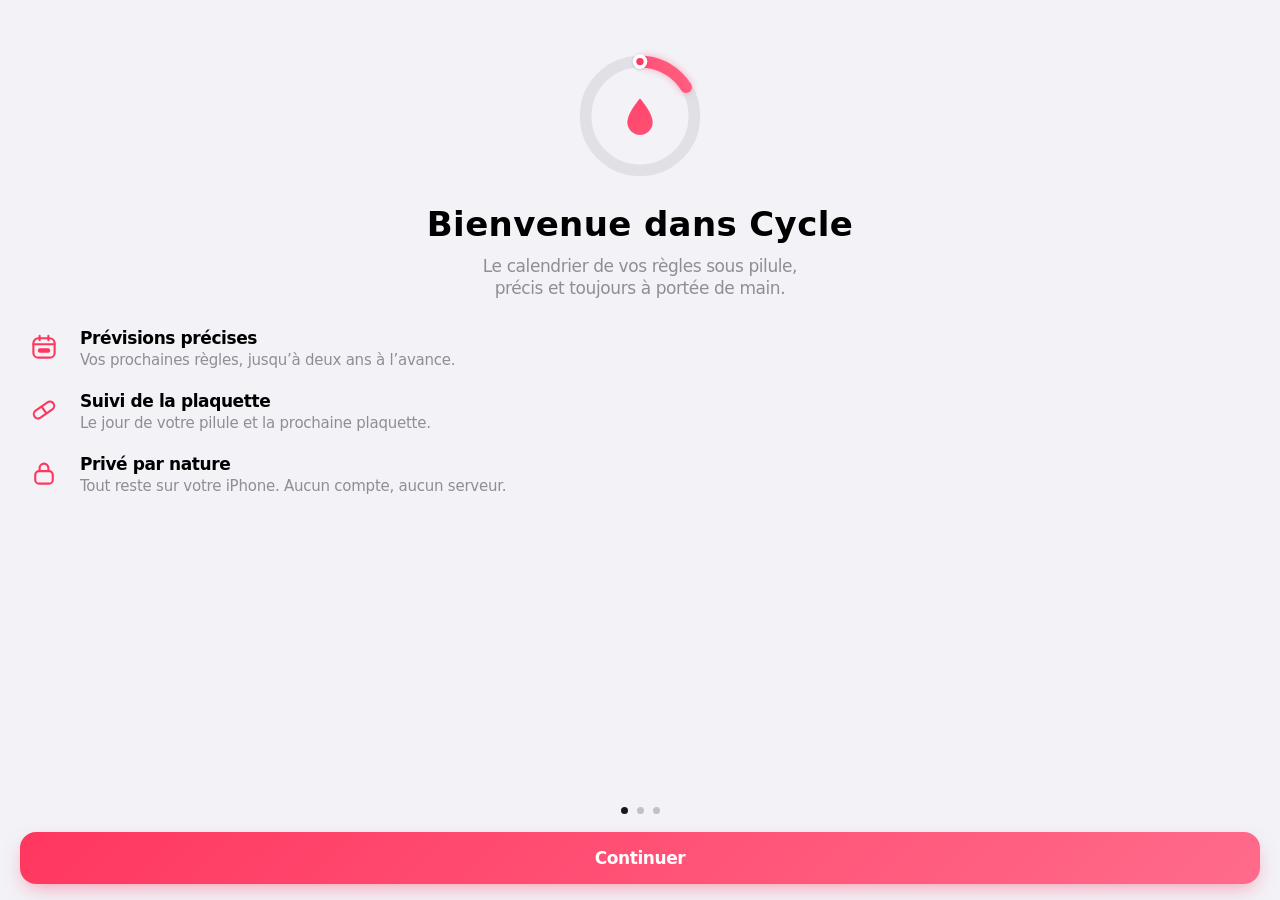
==== index.html @ 0a0b884e "Cycle : web app de suivi des règles sous pilule Co-Authored-By: Claude Opus 5.5 <noreply@anthropic.c" ====
<!doctype html>
<html lang="fr">
<head>
  <meta charset="utf-8">
  <meta name="viewport" content="width=device-width, initial-scale=1, maximum-scale=1, user-scalable=no, viewport-fit=cover">
  <title>Cycle</title>
  <meta name="description" content="Suivi des règles sous pilule, 100 % privé et hors connexion.">
  <meta name="theme-color" content="#F2F2F7" media="(prefers-color-scheme: light)">
  <meta name="theme-color" content="#000000" media="(prefers-color-scheme: dark)">
  <meta name="color-scheme" content="light dark">
  <meta name="format-detection" content="telephone=no">
  <meta name="apple-mobile-web-app-capable" content="yes">
  <meta name="mobile-web-app-capable" content="yes">
  <meta name="apple-mobile-web-app-status-bar-style" content="black-translucent">
  <meta name="apple-mobile-web-app-title" content="Cycle">
  <link rel="manifest" href="manifest.json">
  <link rel="icon" type="image/png" sizes="32x32" href="icons/favicon-32.png">
  <link rel="apple-touch-icon" href="icons/apple-touch-icon.png">
  <link rel="apple-touch-icon" sizes="180x180" href="icons/apple-touch-icon.png">
  <link rel="apple-touch-icon" sizes="167x167" href="icons/icon-167.png">
  <link rel="apple-touch-icon" sizes="152x152" href="icons/icon-152.png">
  <link rel="apple-touch-icon" sizes="120x120" href="icons/icon-120.png">
  <link rel="apple-touch-startup-image" media="(device-width: 375px) and (device-height: 667px) and (-webkit-device-pixel-ratio: 2) and (orientation: portrait) and (prefers-color-scheme: light)" href="icons/splash/splash-375x667-light.png">
  <link rel="apple-touch-startup-image" media="(device-width: 375px) and (device-height: 667px) and (-webkit-device-pixel-ratio: 2) and (orientation: portrait) and (prefers-color-scheme: dark)" href="icons/splash/splash-375x667-dark.png">
  <link rel="apple-touch-startup-image" media="(device-width: 375px) and (device-height: 812px) and (-webkit-device-pixel-ratio: 3) and (orientation: portrait) and (prefers-color-scheme: light)" href="icons/splash/splash-375x812-light.png">
  <link rel="apple-touch-startup-image" media="(device-width: 375px) and (device-height: 812px) and (-webkit-device-pixel-ratio: 3) and (orientation: portrait) and (prefers-color-scheme: dark)" href="icons/splash/splash-375x812-dark.png">
  <link rel="apple-touch-startup-image" media="(device-width: 414px) and (device-height: 896px) and (-webkit-device-pixel-ratio: 2) and (orientation: portrait) and (prefers-color-scheme: light)" href="icons/splash/splash-414x896-light.png">
  <link rel="apple-touch-startup-image" media="(device-width: 414px) and (device-height: 896px) and (-webkit-device-pixel-ratio: 2) and (orientation: portrait) and (prefers-color-scheme: dark)" href="icons/splash/splash-414x896-dark.png">
  <link rel="apple-touch-startup-image" media="(device-width: 390px) and (device-height: 844px) and (-webkit-device-pixel-ratio: 3) and (orientation: portrait) and (prefers-color-scheme: light)" href="icons/splash/splash-390x844-light.png">
  <link rel="apple-touch-startup-image" media="(device-width: 390px) and (device-height: 844px) and (-webkit-device-pixel-ratio: 3) and (orientation: portrait) and (prefers-color-scheme: dark)" href="icons/splash/splash-390x844-dark.png">
  <link rel="apple-touch-startup-image" media="(device-width: 393px) and (device-height: 852px) and (-webkit-device-pixel-ratio: 3) and (orientation: portrait) and (prefers-color-scheme: light)" href="icons/splash/splash-393x852-light.png">
  <link rel="apple-touch-startup-image" media="(device-width: 393px) and (device-height: 852px) and (-webkit-device-pixel-ratio: 3) and (orientation: portrait) and (prefers-color-scheme: dark)" href="icons/splash/splash-393x852-dark.png">
  <link rel="apple-touch-startup-image" media="(device-width: 402px) and (device-height: 874px) and (-webkit-device-pixel-ratio: 3) and (orientation: portrait) and (prefers-color-scheme: light)" href="icons/splash/splash-402x874-light.png">
  <link rel="apple-touch-startup-image" media="(device-width: 402px) and (device-height: 874px) and (-webkit-device-pixel-ratio: 3) and (orientation: portrait) and (prefers-color-scheme: dark)" href="icons/splash/splash-402x874-dark.png">
  <link rel="apple-touch-startup-image" media="(device-width: 430px) and (device-height: 932px) and (-webkit-device-pixel-ratio: 3) and (orientation: portrait) and (prefers-color-scheme: light)" href="icons/splash/splash-430x932-light.png">
  <link rel="apple-touch-startup-image" media="(device-width: 430px) and (device-height: 932px) and (-webkit-device-pixel-ratio: 3) and (orientation: portrait) and (prefers-color-scheme: dark)" href="icons/splash/splash-430x932-dark.png">
  <link rel="apple-touch-startup-image" media="(device-width: 440px) and (device-height: 956px) and (-webkit-device-pixel-ratio: 3) and (orientation: portrait) and (prefers-color-scheme: light)" href="icons/splash/splash-440x956-light.png">
  <link rel="apple-touch-startup-image" media="(device-width: 440px) and (device-height: 956px) and (-webkit-device-pixel-ratio: 3) and (orientation: portrait) and (prefers-color-scheme: dark)" href="icons/splash/splash-440x956-dark.png">
  <link rel="stylesheet" href="styles.css">
</head>
<body>
<div id="app">

  <!-- ═════════ Aujourd'hui ═════════ -->
  <section class="view is-active" id="view-today" data-view="today" aria-label="Aujourd’hui">
    <header class="navbar"><div class="navbar-title">Aujourd’hui</div></header>
    <div class="scroller">
      <div class="large-header reveal" style="--i:0">
        <p class="eyebrow" id="today-eyebrow"></p>
        <h1 class="large-title">Aujourd’hui</h1>
      </div>

      <div class="stack">
        <div class="card ring-card pressable reveal" style="--i:1" data-go="calendar" role="button" tabindex="0">
          <div class="ring-wrap">
            <svg class="ring" viewBox="0 0 280 280" aria-hidden="true">
              <defs>
                <linearGradient id="ring-grad" gradientUnits="userSpaceOnUse" x1="140" y1="0" x2="300" y2="300">
                  <stop offset="0" stop-color="#FF375F"/>
                  <stop offset="1" stop-color="#FF6B8B"/>
                </linearGradient>
                <filter id="knob" x="-50%" y="-50%" width="200%" height="200%">
                  <feDropShadow dx="0" dy="1" stdDeviation="2" flood-color="#000" flood-opacity="0.25"/>
                </filter>
                <filter id="ring-glow" x="-30%" y="-30%" width="160%" height="160%">
                  <feGaussianBlur stdDeviation="7"/>
                </filter>
              </defs>
              <g id="ring-ticks"></g>
              <circle class="ring-track" cx="140" cy="140" r="112"/>
              <g class="ring-rot">
                <circle class="ring-arc ring-halo" id="ring-halo" stroke="url(#ring-grad)" cx="140" cy="140" r="112" filter="url(#ring-glow)"/>
                <circle class="ring-arc" id="ring-arc" stroke="url(#ring-grad)" cx="140" cy="140" r="112"/>
              </g>
              <g class="ring-dot" id="ring-dot">
                <circle class="ring-dot-halo" cx="140" cy="28" r="15" filter="url(#knob)"/>
                <circle class="ring-dot-core" cx="140" cy="28" r="7.5"/>
              </g>
            </svg>
            <div class="ring-center">
              <div class="ring-day tnum" id="ring-day"></div>
              <div class="ring-sub" id="ring-sub"></div>
            </div>
          </div>
          <div class="ring-stats" id="ring-stats"></div>
        </div>

        <div class="card pressable reveal" style="--i:2" id="card-next" role="button" tabindex="0"></div>
        <div class="card pressable reveal" style="--i:3" id="card-pack" data-go="settings" role="button" tabindex="0"></div>
        <div class="card reveal" style="--i:4" id="card-week"></div>
      </div>
      <p class="fine-print reveal" style="--i:5">Prévisions calculées à partir de vos réglages. Cycle ne remplace pas l’avis d’un professionnel de santé.</p>
    </div>
  </section>

  <!-- ═════════ Calendrier ═════════ -->
  <section class="view" id="view-calendar" data-view="calendar" aria-label="Calendrier">
    <header class="navbar navbar-cal is-scrolled">
      <div class="navbar-row">
        <span class="navbar-side"></span>
        <div class="navbar-title">Calendrier</div>
        <span class="navbar-side navbar-side-end"><button class="bar-btn" id="cal-today">Aujourd’hui</button></span>
      </div>
      <div class="weekdays" aria-hidden="true"><span>L</span><span>M</span><span>M</span><span>J</span><span>V</span><span>S</span><span>D</span></div>
    </header>
    <div class="scroller cal-scroller" id="cal-scroller">
      <div class="cal-spacer" id="cal-spacer"></div>
      <div id="cal-months"></div>
    </div>
    <div class="legend" aria-hidden="true">
      <span class="legend-item"><i class="sw sw-p"></i>Prévues</span>
      <span class="legend-item"><i class="sw sw-c"></i>Confirmées</span>
    </div>
  </section>

  <!-- ═════════ Réglages ═════════ -->
  <section class="view" id="view-settings" data-view="settings" aria-label="Réglages">
    <header class="navbar"><div class="navbar-title">Réglages</div></header>
    <div class="scroller">
      <div class="large-header">
        <h1 class="large-title">Réglages</h1>
      </div>

      <h2 class="group-header">Cycle</h2>
      <div class="group">
        <button class="row row-link" id="row-last">
          <span class="row-icon"><svg viewBox="0 0 20 20"><rect x="3" y="4.25" width="14" height="12.5" rx="3" fill="none" stroke="currentColor" stroke-width="1.6"/><path d="M3 8.25h14M7 2.75v3M13 2.75v3" stroke="currentColor" stroke-width="1.6" stroke-linecap="round"/></svg></span>
          <span class="row-text"><span class="row-title">Dernières règles</span><span class="row-sub">Date du premier jour</span></span>
          <span class="row-value tnum" id="val-last"></span>
          <svg class="chev" viewBox="0 0 8 14"><path d="M1.5 1.5 6.5 7l-5 5.5" fill="none" stroke="currentColor" stroke-width="2" stroke-linecap="round" stroke-linejoin="round"/></svg>
        </button>
        <div class="row" id="row-period">
          <span class="row-icon"><svg viewBox="0 0 20 20"><path d="M10 3.2S5.4 8.4 5.4 11.9a4.6 4.6 0 0 0 9.2 0C14.6 8.4 10 3.2 10 3.2Z" fill="currentColor"/></svg></span>
          <span class="row-text"><span class="row-title">Durée des règles</span><span class="row-sub tnum" data-show="periodLength"></span></span>
          <div class="stepper" data-key="periodLength">
            <button data-step="-1" aria-label="Diminuer"><svg viewBox="0 0 14 14"><path d="M2 7h10" stroke="currentColor" stroke-width="2" stroke-linecap="round"/></svg></button>
            <i></i>
            <button data-step="1" aria-label="Augmenter"><svg viewBox="0 0 14 14"><path d="M2 7h10M7 2v10" stroke="currentColor" stroke-width="2" stroke-linecap="round"/></svg></button>
          </div>
        </div>
        <div class="row">
          <span class="row-icon"><svg viewBox="0 0 20 20"><path d="M15.6 7.4A6.2 6.2 0 1 0 16.2 11" fill="none" stroke="currentColor" stroke-width="1.7" stroke-linecap="round"/><path d="M16.3 3.6v4.1h-4.1" fill="none" stroke="currentColor" stroke-width="1.7" stroke-linecap="round" stroke-linejoin="round"/></svg></span>
          <span class="row-text"><span class="row-title" id="cycle-label">Durée du cycle</span><span class="row-sub tnum" data-show="cycleLength"></span></span>
          <div class="stepper" data-key="cycleLength">
            <button data-step="-1" aria-label="Diminuer"><svg viewBox="0 0 14 14"><path d="M2 7h10" stroke="currentColor" stroke-width="2" stroke-linecap="round"/></svg></button>
            <i></i>
            <button data-step="1" aria-label="Augmenter"><svg viewBox="0 0 14 14"><path d="M2 7h10M7 2v10" stroke="currentColor" stroke-width="2" stroke-linecap="round"/></svg></button>
          </div>
        </div>
      </div>

      <h2 class="group-header">Type de pilule</h2>
      <div class="group group-pad">
        <div class="segmented" data-key="pill" role="radiogroup" aria-label="Type de pilule">
          <span class="seg-thumb"></span>
          <button data-v="21-7" role="radio">21+7</button>
          <button data-v="24-4" role="radio">24+4</button>
          <button data-v="continu" role="radio">Continu</button>
        </div>
      </div>
      <p class="group-footer" data-pill-help></p>

      <div class="group group-spaced">
        <button class="row row-destructive" id="row-reset">Réinitialiser</button>
      </div>
      <p class="group-footer">Efface vos réglages et les jours marqués.</p>

      <div class="privacy">
        <svg viewBox="0 0 24 24" aria-hidden="true"><rect x="5" y="10.5" width="14" height="10" rx="3" fill="none" stroke="currentColor" stroke-width="1.6"/><path d="M8.5 10.5V8a3.5 3.5 0 0 1 7 0v2.5" fill="none" stroke="currentColor" stroke-width="1.6"/></svg>
        <p><strong>Vos données restent sur cet iPhone.</strong><br>Aucun compte, aucun serveur, aucun suivi.</p>
        <p class="version">Cycle 1.0</p>
      </div>
    </div>
  </section>

  <!-- ═════════ Barre d'onglets ═════════ -->
  <nav class="tabbar" role="tablist">
    <button class="tab is-active" data-tab="today" role="tab" aria-selected="true">
      <svg viewBox="0 0 28 28" aria-hidden="true"><circle cx="14" cy="14" r="10" fill="none" stroke="currentColor" stroke-width="1.7" opacity=".35"/><path d="M14 4a10 10 0 0 1 8.66 5" fill="none" stroke="currentColor" stroke-width="3" stroke-linecap="round"/><path d="M14 9.4s-3.3 3.7-3.3 6.2a3.3 3.3 0 0 0 6.6 0c0-2.5-3.3-6.2-3.3-6.2Z" fill="currentColor"/></svg>
      <span>Aujourd’hui</span>
    </button>
    <button class="tab" data-tab="calendar" role="tab" aria-selected="false">
      <svg viewBox="0 0 28 28" aria-hidden="true"><rect x="4.5" y="5.5" width="19" height="18" rx="4.5" fill="none" stroke="currentColor" stroke-width="1.7"/><path d="M4.5 10.75h19M9.5 3.5v4M18.5 3.5v4" fill="none" stroke="currentColor" stroke-width="1.7" stroke-linecap="round"/><circle cx="9.75" cy="15" r="1.2" fill="currentColor"/><circle cx="14" cy="15" r="1.2" fill="currentColor"/><circle cx="18.25" cy="15" r="1.2" fill="currentColor"/><circle cx="9.75" cy="19.25" r="1.2" fill="currentColor"/><circle cx="14" cy="19.25" r="1.2" fill="currentColor"/></svg>
      <span>Calendrier</span>
    </button>
    <button class="tab" data-tab="settings" role="tab" aria-selected="false">
      <svg viewBox="0 0 28 28" aria-hidden="true"><g fill="none" stroke="currentColor" stroke-width="1.7" stroke-linecap="round"><path d="M4 8h11.2M20.8 8H24M4 14h3.2M12.8 14H24M4 20h9.2M18.8 20H24"/><circle cx="18" cy="8" r="2.8"/><circle cx="10" cy="14" r="2.8"/><circle cx="16" cy="20" r="2.8"/></g></svg>
      <span>Réglages</span>
    </button>
  </nav>
</div>

<!-- ═════════ Onboarding ═════════ -->
<div id="onboarding" hidden>
  <div class="ob-top">
    <button class="bar-btn ob-back" id="ob-back" aria-label="Retour">
      <svg viewBox="0 0 12 20" aria-hidden="true"><path d="M10 2 2 10l8 8" fill="none" stroke="currentColor" stroke-width="2.4" stroke-linecap="round" stroke-linejoin="round"/></svg>Retour
    </button>
  </div>
  <div class="ob-viewport">
    <div class="ob-track" id="ob-track">
      <section class="ob-page">
        <div class="ob-hero">
          <svg class="ob-ring" viewBox="0 0 280 280" aria-hidden="true">
            <defs>
              <linearGradient id="ob-grad" gradientUnits="userSpaceOnUse" x1="140" y1="0" x2="300" y2="300">
                <stop offset="0" stop-color="#FF375F"/><stop offset="1" stop-color="#FF6B8B"/>
              </linearGradient>
              <filter id="ob-glow" x="-30%" y="-30%" width="160%" height="160%"><feGaussianBlur stdDeviation="8"/></filter>
            </defs>
            <circle class="ring-track" cx="140" cy="140" r="112"/>
            <g class="ring-rot">
              <circle class="ob-arc ob-halo" stroke="url(#ob-grad)" cx="140" cy="140" r="112" filter="url(#ob-glow)"/>
              <circle class="ob-arc" stroke="url(#ob-grad)" cx="140" cy="140" r="112"/>
            </g>
            <g class="ob-orbit">
              <circle class="ring-dot-halo" cx="140" cy="28" r="15" filter="url(#knob)"/>
              <circle class="ring-dot-core" cx="140" cy="28" r="7.5"/>
            </g>
            <path class="ob-drop" fill="url(#ob-grad)" d="M140 104s-26 29-26 49a26 26 0 0 0 52 0c0-20-26-49-26-49Z"/>
          </svg>
        </div>
        <h1 class="ob-title">Bienvenue dans Cycle</h1>
        <p class="ob-lead">Le calendrier de vos règles sous pilule, précis et toujours à portée de main.</p>
        <ul class="features">
          <li><span class="f-icon"><svg viewBox="0 0 24 24"><rect x="3.5" y="5" width="17" height="15.5" rx="4" fill="none" stroke="currentColor" stroke-width="1.7"/><path d="M3.5 9.75h17M8.5 3v3.5M15.5 3v3.5" stroke="currentColor" stroke-width="1.7" stroke-linecap="round"/><rect x="7" y="13" width="10" height="3.5" rx="1.75" fill="currentColor"/></svg></span><span><strong>Prévisions précises</strong>Vos prochaines règles, jusqu’à deux ans à l’avance.</span></li>
          <li><span class="f-icon"><svg viewBox="0 0 24 24"><rect x="2.8" y="8.6" width="18.4" height="6.8" rx="3.4" transform="rotate(-35 12 12)" fill="none" stroke="currentColor" stroke-width="1.7"/><path d="M12 8.6v6.8" transform="rotate(-35 12 12)" stroke="currentColor" stroke-width="1.7"/></svg></span><span><strong>Suivi de la plaquette</strong>Le jour de votre pilule et la prochaine plaquette.</span></li>
          <li><span class="f-icon"><svg viewBox="0 0 24 24"><rect x="5" y="10.5" width="14" height="10" rx="3" fill="none" stroke="currentColor" stroke-width="1.7"/><path d="M8.5 10.5V8a3.5 3.5 0 0 1 7 0v2.5" fill="none" stroke="currentColor" stroke-width="1.7"/></svg></span><span><strong>Privé par nature</strong>Tout reste sur votre iPhone. Aucun compte, aucun serveur.</span></li>
        </ul>
      </section>

      <section class="ob-page">
        <h1 class="ob-title ob-title-left">Dernières règles</h1>
        <p class="ob-lead ob-lead-left">Quel jour ont commencé vos dernières règles&nbsp;?</p>
        <div class="card picker-card" id="ob-picker"></div>
      </section>

      <section class="ob-page">
        <h1 class="ob-title ob-title-left">Votre pilule</h1>
        <p class="ob-lead ob-lead-left">Ces réglages permettent de prévoir précisément vos prochaines règles.</p>
        <div class="group">
          <div class="row">
            <span class="row-icon"><svg viewBox="0 0 20 20"><path d="M10 3.2S5.4 8.4 5.4 11.9a4.6 4.6 0 0 0 9.2 0C14.6 8.4 10 3.2 10 3.2Z" fill="currentColor"/></svg></span>
            <span class="row-text"><span class="row-title">Durée des règles</span><span class="row-sub tnum" data-show="periodLength"></span></span>
            <div class="stepper" data-key="periodLength">
              <button data-step="-1" aria-label="Diminuer"><svg viewBox="0 0 14 14"><path d="M2 7h10" stroke="currentColor" stroke-width="2" stroke-linecap="round"/></svg></button>
              <i></i>
              <button data-step="1" aria-label="Augmenter"><svg viewBox="0 0 14 14"><path d="M2 7h10M7 2v10" stroke="currentColor" stroke-width="2" stroke-linecap="round"/></svg></button>
            </div>
          </div>
        </div>
        <h2 class="group-header">Type de pilule</h2>
        <div class="group group-pad">
          <div class="segmented" data-key="pill" role="radiogroup" aria-label="Type de pilule">
            <span class="seg-thumb"></span>
            <button data-v="21-7" role="radio">21+7</button>
            <button data-v="24-4" role="radio">24+4</button>
            <button data-v="continu" role="radio">Continu</button>
          </div>
        </div>
        <p class="group-footer" data-pill-help></p>
      </section>
    </div>
  </div>
  <div class="ob-bottom">
    <div class="dots" id="ob-dots"><i class="is-active"></i><i></i><i></i></div>
    <button class="btn btn-primary" id="ob-next">Continuer</button>
  </div>
</div>

<script src="app.js"></script>
</body>
</html>
---- styles.css ----
/* ═════════════════════════════════════════════════════════════
   Cycle — système de design (iOS 18, app Santé)
   ═════════════════════════════════════════════════════════════ */

:root {
  color-scheme: light dark;

  --sat: env(safe-area-inset-top, 0px);
  --sab: env(safe-area-inset-bottom, 0px);
  --sal: env(safe-area-inset-left, 0px);
  --sar: env(safe-area-inset-right, 0px);

  --bg: #F2F2F7;
  --card: #FFFFFF;
  --sheet: #FFFFFF;
  --sheet-card: #F2F2F7;
  --label: #000000;
  --label-2: #8E8E93;
  --label-3: rgba(60, 60, 67, 0.3);
  --sep: rgba(60, 60, 67, 0.2);
  --fill: rgba(118, 118, 128, 0.12);
  --fill-strong: rgba(118, 118, 128, 0.2);
  --seg-thumb: #FFFFFF;

  --accent: #FF375F;
  --accent-2: #FF6B8B;
  --accent-ink: #E0144A;
  --accent-soft: rgba(255, 55, 95, 0.25);
  --accent-wash: rgba(255, 55, 95, 0.12);
  --band-p: #FFCDD7;           /* accent à 25 % sur carte blanche, opaque pour des jointures nettes */
  --grad: linear-gradient(135deg, #FF375F 0%, #FF6B8B 100%);
  --red: #FF3B30;
  --red-wash: rgba(255, 59, 48, 0.12);

  --bar-bg: rgba(249, 249, 249, 0.78);
  --bar-plain: rgba(242, 242, 247, 0.82);
  --bar-dense: rgba(249, 249, 249, 0.92);
  --tab-off: #999999;
  --track: rgba(118, 118, 128, 0.14);

  --shadow: 0 0.5px 1.5px rgba(0, 0, 0, 0.04), 0 4px 18px rgba(0, 0, 0, 0.045);
  --btn-shadow: 0 8px 20px -6px rgba(255, 55, 95, 0.5);

  --spring: cubic-bezier(0.32, 0.72, 0, 1);
  --font: -apple-system, "SF Pro Text", "SF Pro Display", system-ui, sans-serif;
  --font-round: ui-rounded, -apple-system, "SF Pro Rounded", "SF Pro Display", system-ui, sans-serif;
}

@media (prefers-color-scheme: dark) {
  :root {
    --bg: #000000;
    --card: #1C1C1E;
    --sheet: #1C1C1E;
    --sheet-card: #2C2C2E;
    --label: #FFFFFF;
    --label-2: #8E8E93;
    --label-3: rgba(235, 235, 245, 0.3);
    --sep: rgba(84, 84, 88, 0.6);
    --fill: rgba(118, 118, 128, 0.24);
    --fill-strong: rgba(118, 118, 128, 0.32);
    --seg-thumb: #636366;

    --accent-ink: #FF7A96;
    --accent-wash: rgba(255, 55, 95, 0.18);
    --band-p: #5E2431;           /* accent à ~30 % sur #1C1C1E */
    --red: #FF453A;
    --red-wash: rgba(255, 69, 58, 0.18);

    --bar-bg: rgba(22, 22, 23, 0.72);
    --bar-plain: rgba(0, 0, 0, 0.78);
    --bar-dense: rgba(22, 22, 23, 0.9);
    --tab-off: #8E8E93;
    --track: rgba(118, 118, 128, 0.24);

    --shadow: none;
    --btn-shadow: none;
  }
}

/* ───────── Base ───────── */

*, *::before, *::after { box-sizing: border-box; }

html, body {
  margin: 0;
  height: 100%;
  overflow: hidden;
  background: var(--bg);
  overscroll-behavior: none;
}

body {
  font-family: var(--font);
  font-size: 17px;
  line-height: 22px;
  letter-spacing: -0.41px;
  color: var(--label);
  -webkit-font-smoothing: antialiased;
  -moz-osx-font-smoothing: grayscale;
  -webkit-text-size-adjust: 100%;
  text-size-adjust: 100%;
  -webkit-tap-highlight-color: transparent;
  -webkit-user-select: none;
  user-select: none;
  -webkit-touch-callout: none;
  touch-action: manipulation;
  text-rendering: optimizeLegibility;
}

h1, h2, h3, p, ul { margin: 0; padding: 0; }
ul { list-style: none; }

button {
  font: inherit;
  letter-spacing: inherit;
  color: inherit;
  background: none;
  border: 0;
  margin: 0;
  padding: 0;
  -webkit-appearance: none;
  appearance: none;
  cursor: pointer;
  touch-action: manipulation;
}
button:disabled { cursor: default; }
button:focus { outline: none; }
button:focus-visible, [role="button"]:focus-visible { outline: 2px solid var(--accent); outline-offset: 2px; }
[role="button"]:focus { outline: none; }

svg { display: block; overflow: visible; }

.tnum { font-variant-numeric: tabular-nums; }

/* ───────── Structure ───────── */

#app {
  position: fixed;
  inset: 0;
  overflow: hidden;
}

.view {
  position: absolute;
  inset: 0;
  opacity: 0;
  visibility: hidden;
  transform: scale(0.985);
  transition: opacity 280ms var(--spring), transform 420ms var(--spring), visibility 0s linear 420ms;
  will-change: opacity, transform;
}
.view.is-active {
  opacity: 1;
  visibility: visible;
  transform: none;
  transition: opacity 320ms var(--spring), transform 420ms var(--spring), visibility 0s;
}

.scroller {
  position: absolute;
  inset: 0;
  overflow-x: hidden;
  overflow-y: auto;
  -webkit-overflow-scrolling: touch;
  overscroll-behavior-y: contain;
  padding:
    calc(var(--sat) + 44px)
    calc(16px + var(--sar))
    calc(var(--sab) + 49px + 32px)
    calc(16px + var(--sal));
}
.scroller, .ob-page { scrollbar-width: none; }
.scroller::-webkit-scrollbar, .ob-page::-webkit-scrollbar { display: none; }

/* ───────── Barre de navigation (verre dépoli) ───────── */

.navbar {
  position: absolute;
  top: 0; left: 0; right: 0;
  z-index: 10;
  padding-top: var(--sat);
  height: calc(var(--sat) + 44px);
  display: flex;
  align-items: center;
  justify-content: center;
  pointer-events: none;
}
.navbar::before {
  content: "";
  position: absolute;
  inset: 0;
  background: var(--bar-bg);
  -webkit-backdrop-filter: blur(20px) saturate(180%);
  backdrop-filter: blur(20px) saturate(180%);
  box-shadow: 0 0.5px 0 var(--sep);
  opacity: 0;
  transition: opacity 240ms ease;
}
.navbar.is-scrolled::before { opacity: 1; }

.navbar-title {
  position: relative;
  font-size: 17px;
  line-height: 22px;
  font-weight: 600;
  letter-spacing: -0.41px;
  opacity: 0;
  transform: translateY(6px);
  transition: opacity 220ms ease, transform 360ms var(--spring);
}
.navbar.is-scrolled .navbar-title { opacity: 1; transform: none; }

.navbar-cal::before { background: var(--bar-dense); }
.navbar-cal {
  height: auto;
  display: block;
  pointer-events: auto;
}
.navbar-row {
  position: relative;
  height: 44px;
  display: grid;
  grid-template-columns: 1fr auto 1fr;
  align-items: center;
  padding: 0 calc(8px + var(--sar)) 0 calc(8px + var(--sal));
}
.navbar-side { display: flex; }
.navbar-side-end { justify-content: flex-end; }

.bar-btn {
  position: relative;
  display: inline-flex;
  align-items: center;
  gap: 4px;
  height: 44px;
  padding: 0 8px;
  color: var(--accent);
  font-size: 17px;
  letter-spacing: -0.41px;
  transition: opacity 200ms ease;
}
.bar-btn:active { opacity: 0.4; transition-duration: 0s; }

.weekdays {
  position: relative;
  display: grid;
  grid-template-columns: repeat(7, 1fr);
  padding: 0 calc(24px + var(--sar)) 6px calc(24px + var(--sal));
  font-size: 11px;
  line-height: 16px;
  font-weight: 600;
  letter-spacing: 0.06px;
  color: var(--label-2);
  text-align: center;
}

/* ───────── En-tête « Large Title » ───────── */

.large-header { padding: 6px 4px 14px; }
.eyebrow {
  font-size: 13px;
  line-height: 18px;
  font-weight: 600;
  letter-spacing: -0.08px;
  color: var(--label-2);
  text-transform: uppercase;
}
.large-title {
  font-size: 34px;
  line-height: 41px;
  font-weight: 700;
  letter-spacing: 0.37px;
  transform-origin: 0 50%;
  will-change: transform;
}

/* ───────── Cartes ───────── */

.stack { display: grid; gap: 16px; }

.card {
  position: relative;
  background: var(--card);
  border-radius: 20px;
  box-shadow: var(--shadow);
  padding: 16px;
}

.pressable {
  transition: transform 420ms var(--spring);
  -webkit-tap-highlight-color: transparent;
}
.pressable:active {
  transform: scale(0.97);
  transition-duration: 160ms;
}

.card-head {
  display: flex;
  align-items: center;
  gap: 6px;
  min-height: 20px;
  font-size: 15px;
  line-height: 20px;
  font-weight: 600;
  letter-spacing: -0.24px;
  color: var(--accent);
}
.card-head svg { width: 18px; height: 18px; flex: none; }
.card-head .chev { margin-left: auto; }

.chev {
  width: 8px;
  height: 14px;
  flex: none;
  color: var(--label-3);
}

.title-2 {
  font-size: 28px;
  line-height: 34px;
  font-weight: 700;
  letter-spacing: 0.36px;
}

.footnote {
  font-size: 13px;
  line-height: 18px;
  letter-spacing: -0.08px;
  color: var(--label-2);
}

.fine-print {
  margin: 24px 16px 0;
  font-size: 12px;
  line-height: 16px;
  letter-spacing: 0;
  color: var(--label-2);
  text-align: center;
}

/* Apparition en cascade */
.intro .reveal {
  animation: rise 560ms var(--spring) both;
  animation-delay: calc(var(--i, 0) * 40ms);
}
@keyframes rise {
  from { opacity: 0; transform: translateY(18px) scale(0.98); }
  to { opacity: 1; transform: none; }
}

/* ───────── Anneau du cycle ───────── */

.ring-card {
  display: flex;
  flex-direction: column;
  align-items: center;
  padding: 24px 16px 16px;
}
.ring-wrap {
  position: relative;
  width: 248px;
  height: 248px;
}
.ring { width: 100%; height: 100%; }

.ring-track { fill: none; stroke: var(--track); stroke-width: 24; }
.ring-tick { fill: var(--label-3); }

.ring-rot {
  transform: rotate(-90deg);
  transform-origin: 140px 140px;
}
.ring-arc {
  fill: none;
  stroke-width: 24;
  stroke-linecap: round;
  transition: stroke-dashoffset 1100ms var(--spring), stroke-dasharray 600ms var(--spring), opacity 300ms ease;
}
.ring-halo { opacity: 0.45; }
@media (prefers-color-scheme: dark) { .ring-halo { opacity: 0.6; } }

.ring-dot {
  transform-origin: 140px 140px;
  transition: transform 1100ms var(--spring), opacity 300ms ease;
}
.ring-dot-halo { fill: #FFFFFF; }
.ring-dot-core { fill: var(--accent); }

.ring-center {
  position: absolute;
  inset: 0;
  display: flex;
  flex-direction: column;
  align-items: center;
  justify-content: center;
  text-align: center;
  pointer-events: none;
}
.ring-day {
  font-family: var(--font-round);
  font-size: 40px;
  line-height: 44px;
  font-weight: 700;
  letter-spacing: 0;
}
.ring-day small {
  font-size: 0.62em;
  font-weight: 600;
  margin-right: 0.2em;
}
.ring-sub {
  margin-top: 4px;
  font-size: 15px;
  line-height: 20px;
  letter-spacing: -0.24px;
  color: var(--label-2);
}
.ring-chip {
  display: inline-block;
  margin-top: 10px;
  padding: 3px 10px;
  border-radius: 999px;
  background: var(--accent-wash);
  color: var(--accent-ink);
  font-size: 13px;
  line-height: 18px;
  font-weight: 600;
  letter-spacing: -0.08px;
}

.ring-stats {
  align-self: stretch;
  display: grid;
  grid-template-columns: repeat(3, 1fr);
  margin-top: 20px;
  padding-top: 14px;
  border-top: 0.5px solid var(--sep);
}
.ring-stats > div {
  text-align: center;
  position: relative;
}
.ring-stats > div + div::before {
  content: "";
  position: absolute;
  left: 0; top: 4px; bottom: 4px;
  width: 0.5px;
  background: var(--sep);
}
.stat-value {
  display: block;
  font-size: 17px;
  line-height: 22px;
  font-weight: 600;
  font-variant-numeric: tabular-nums;
}
.stat-label {
  display: block;
  font-size: 12px;
  line-height: 16px;
  letter-spacing: 0;
  color: var(--label-2);
}

/* ───────── Carte « Prochaines règles » ───────── */

.next-date {
  margin-top: 10px;
  text-wrap: balance;
}
.next-meta {
  display: flex;
  align-items: center;
  flex-wrap: wrap;
  gap: 8px 10px;
  margin-top: 10px;
}
.pill {
  display: inline-flex;
  align-items: center;
  height: 28px;
  padding: 0 12px;
  border-radius: 999px;
  background: var(--accent-wash);
  color: var(--accent-ink);
  font-size: 15px;
  line-height: 20px;
  font-weight: 600;
  letter-spacing: -0.24px;
  font-variant-numeric: tabular-nums;
}

.progress {
  position: relative;
  height: 8px;
  margin-top: 14px;
  border-radius: 4px;
  background: var(--track);
  overflow: hidden;
  isolation: isolate;
}
.progress > i {
  position: absolute;
  inset: 0;
  border-radius: 4px;
  background: var(--grad);
  transform: translateX(-100%);
  transition: transform 900ms var(--spring);
}
.progress-ticks {
  display: grid;
  margin-top: 6px;
  font-size: 11px;
  line-height: 13px;
  letter-spacing: 0.07px;
  color: var(--label-2);
  font-variant-numeric: tabular-nums;
}
.progress-ticks span { text-align: center; }
.progress-ticks span.is-on { color: var(--accent-ink); font-weight: 600; }

.calm {
  display: flex;
  gap: 12px;
  align-items: flex-start;
  margin-top: 10px;
}
.calm p { font-size: 15px; line-height: 20px; letter-spacing: -0.24px; color: var(--label-2); }
.calm strong { display: block; color: var(--label); font-size: 17px; line-height: 22px; letter-spacing: -0.41px; font-weight: 600; margin-bottom: 2px; }

/* ───────── Carte « Plaquette » ───────── */

.pack-body {
  display: flex;
  align-items: center;
  justify-content: space-between;
  gap: 12px;
  margin-top: 10px;
}
.pack-main { min-width: 0; }
.pack-main .title-2 small {
  font-size: 17px;
  font-weight: 600;
  letter-spacing: -0.41px;
  color: var(--label-2);
}
.pack-state {
  margin-top: 2px;
  font-size: 15px;
  line-height: 20px;
  letter-spacing: -0.24px;
  color: var(--label-2);
}
.blister {
  display: grid;
  grid-template-columns: repeat(7, 10px);
  gap: 5px;
  padding: 10px;
  border-radius: 14px;
  background: var(--fill);
  flex: none;
}
.blister i {
  width: 10px;
  height: 10px;
  border-radius: 50%;
  background: var(--fill-strong);
}
.blister i.taken { background: var(--accent-soft); }
.blister i.now { background: var(--accent); box-shadow: 0 0 0 2.5px var(--accent-wash); }
.blister i.pause { background: transparent; box-shadow: inset 0 0 0 1.5px var(--label-3); }
.blister i.pause.taken { box-shadow: inset 0 0 0 1.5px var(--accent-soft); }
.blister i.pause.now { background: transparent; box-shadow: inset 0 0 0 2px var(--accent), 0 0 0 2.5px var(--accent-wash); }

.pack-next {
  display: flex;
  align-items: baseline;
  justify-content: space-between;
  gap: 12px;
  margin-top: 14px;
  padding-top: 12px;
  border-top: 0.5px solid var(--sep);
  font-size: 15px;
  line-height: 20px;
  letter-spacing: -0.24px;
}
.pack-next span:first-child { color: var(--label-2); white-space: nowrap; }
.pack-next span:last-child { font-weight: 600; text-align: right; }

/* ───────── Mini frise 7 jours ───────── */

.week {
  display: grid;
  grid-template-columns: repeat(7, 1fr);
  margin: 10px -6px -4px;
}
.wday {
  display: flex;
  flex-direction: column;
  align-items: center;
  gap: 4px;
  padding: 2px 0 6px;
  min-height: 44px;
  border-radius: 14px;
  transition: transform 420ms var(--spring), background-color 200ms ease;
}
.wday:active { transform: scale(0.92); transition-duration: 140ms; }
.wday-name {
  font-size: 12px;
  line-height: 16px;
  font-weight: 600;
  letter-spacing: 0;
  color: var(--label-2);
}
.wday-num {
  width: 34px;
  height: 34px;
  display: grid;
  place-items: center;
  border-radius: 50%;
  font-size: 17px;
  font-weight: 600;
  font-variant-numeric: tabular-nums;
}
.wday.is-today .wday-name { color: var(--accent); }
.wday.is-today .wday-num { background: var(--accent); color: #FFFFFF; }
.wday-dot {
  width: 8px;
  height: 8px;
  border-radius: 50%;
}
.wday-dot.p { background: var(--accent-soft); }
.wday-dot.c { background: var(--accent); }

/* ───────── Calendrier ───────── */

.cal-scroller {
  padding-top: 0;
  padding-bottom: calc(var(--sab) + 49px + 76px);
}
.cal-spacer { height: calc(var(--sat) + 44px + 22px); }
.month { position: relative; }
.month + .month { margin-top: 4px; }
.month-title {
  position: -webkit-sticky;
  position: sticky;
  top: calc(var(--sat) + 44px + 22px);
  z-index: 2;
  display: flex;
  align-items: baseline;
  gap: 8px;
  margin: 0 calc(-16px - var(--sar)) 0 calc(-16px - var(--sal));
  padding: 14px calc(20px + var(--sar)) 10px calc(20px + var(--sal));
  background: var(--bar-plain);
  -webkit-backdrop-filter: blur(20px) saturate(180%);
  backdrop-filter: blur(20px) saturate(180%);
  font-size: 22px;
  line-height: 28px;
  font-weight: 700;
  letter-spacing: 0.35px;
}
.month-title.is-current .month-name { color: var(--accent); }
.month-year {
  font-size: 17px;
  line-height: 22px;
  font-weight: 600;
  letter-spacing: -0.41px;
  color: var(--label-2);
  font-variant-numeric: tabular-nums;
}
.month-card { padding: 6px 8px; }
.month-grid {
  display: grid;
  grid-template-columns: repeat(7, minmax(0, 1fr));
}
.day {
  position: relative;
  height: 46px;
  display: flex;
  align-items: center;
  justify-content: center;
  font-size: 17px;
  line-height: 22px;
  font-variant-numeric: tabular-nums;
}
.day.is-empty { pointer-events: none; }
.band {
  position: absolute;
  top: 5px;
  bottom: 5px;
  left: -0.5px;
  right: -0.5px;
  background: var(--band-p);
}
.band.c { background: var(--accent); }
.band.s { left: 3px; border-top-left-radius: 18px; border-bottom-left-radius: 18px; }
.band.e { right: 3px; border-top-right-radius: 18px; border-bottom-right-radius: 18px; }
.num {
  position: relative;
  z-index: 1;
  width: 36px;
  height: 36px;
  display: grid;
  place-items: center;
  border-radius: 50%;
  transition: transform 380ms var(--spring);
}
.day:active .num { transform: scale(0.86); transition-duration: 120ms; }
.day.has-p .num { color: var(--accent-ink); font-weight: 600; }
.day.has-c .num { color: #FFFFFF; font-weight: 600; }
.day.is-today .num {
  background: var(--accent);
  color: #FFFFFF;
  font-weight: 700;
}
.day.is-today.has-p .num,
.day.is-today.has-c .num { box-shadow: 0 0 0 2px var(--card); }
.day.flash .num { animation: flash 700ms var(--spring); }
@keyframes flash {
  0% { transform: scale(1); }
  35% { transform: scale(1.18); }
  100% { transform: scale(1); }
}

.legend {
  position: absolute;
  left: 50%;
  bottom: calc(var(--sab) + 49px + 12px);
  z-index: 5;
  display: flex;
  gap: 16px;
  padding: 8px 16px;
  border-radius: 999px;
  background: var(--bar-bg);
  -webkit-backdrop-filter: blur(20px) saturate(180%);
  backdrop-filter: blur(20px) saturate(180%);
  box-shadow: 0 0 0 0.5px var(--sep), 0 6px 20px rgba(0, 0, 0, 0.06);
  transform: translateX(-50%);
  font-size: 13px;
  line-height: 18px;
  letter-spacing: -0.08px;
  color: var(--label-2);
  white-space: nowrap;
  pointer-events: none;
}
.legend-item { display: inline-flex; align-items: center; gap: 6px; }
.sw { width: 18px; height: 10px; border-radius: 5px; display: block; }
.sw-p { background: var(--accent-soft); }
.sw-c { background: var(--accent); }

/* ───────── Réglages : listes groupées ───────── */

.group-header {
  margin: 24px 16px 7px;
  font-size: 13px;
  line-height: 18px;
  font-weight: 400;
  letter-spacing: -0.08px;
  color: var(--label-2);
  text-transform: uppercase;
}
.large-header + .group-header { margin-top: 8px; }
.group {
  background: var(--card);
  border-radius: 20px;
  box-shadow: var(--shadow);
  overflow: hidden;
}
.group-pad { padding: 12px; }
.group-spaced { margin-top: 32px; }
.group-footer {
  margin: 8px 16px 0;
  font-size: 13px;
  line-height: 18px;
  letter-spacing: -0.08px;
  color: var(--label-2);
}

.row {
  position: relative;
  display: flex;
  align-items: center;
  gap: 12px;
  width: 100%;
  min-height: 60px;
  padding: 8px 16px;
  text-align: left;
  transition: background-color 300ms ease;
}
.row + .row::before {
  content: "";
  position: absolute;
  top: 0;
  left: 57px;
  right: 0;
  height: 1px;
  background: var(--sep);
  transform: scaleY(0.5);
  transform-origin: 0 0;
}
.row-link:active, .row-destructive:active { background: var(--fill-strong); transition-duration: 0s; }

.row-icon {
  flex: none;
  width: 29px;
  height: 29px;
  display: grid;
  place-items: center;
  border-radius: 8px;
  background: var(--grad);
  color: #FFFFFF;
}
.row-icon svg { width: 19px; height: 19px; }
.row-text { flex: 1; min-width: 0; display: flex; flex-direction: column; }
.row-title { font-size: 17px; line-height: 22px; white-space: nowrap; overflow: hidden; text-overflow: ellipsis; }
.row-sub { font-size: 13px; line-height: 18px; letter-spacing: -0.08px; color: var(--label-2); }
.row-value { color: var(--label-2); white-space: nowrap; }
.row-destructive {
  justify-content: center;
  min-height: 52px;
  color: var(--red);
  font-size: 17px;
}
.row-disabled .row-title, .row-disabled .row-sub, .row-disabled .row-icon { opacity: 0.4; }

/* Stepper iOS */
.stepper {
  flex: none;
  display: flex;
  align-items: center;
  height: 32px;
  border-radius: 9px;
  background: var(--fill);
}
.stepper button {
  position: relative;
  width: 47px;
  height: 32px;
  display: grid;
  place-items: center;
  border-radius: 9px;
  color: var(--label);
  transition: background-color 250ms ease, opacity 200ms ease;
}
.stepper button::after { content: ""; position: absolute; inset: -6px 0; }
.stepper button svg { width: 14px; height: 14px; }
.stepper button:active { background: var(--fill-strong); transition-duration: 0s; }
.stepper button:disabled { opacity: 0.25; background: none; }
.stepper i { width: 1px; height: 18px; background: var(--sep); }

/* Contrôle segmenté iOS */
.segmented {
  position: relative;
  display: grid;
  grid-template-columns: repeat(3, 1fr);
  padding: 2px;
  height: 36px;
  border-radius: 10px;
  background: var(--fill);
}
.seg-thumb {
  position: absolute;
  top: 2px;
  bottom: 2px;
  left: 2px;
  width: calc((100% - 4px) / 3);
  border-radius: 8px;
  background: var(--seg-thumb);
  box-shadow: 0 3px 8px rgba(0, 0, 0, 0.12), 0 3px 1px rgba(0, 0, 0, 0.04), 0 0 0 0.5px rgba(0, 0, 0, 0.04);
  transition: transform 460ms var(--spring);
}
.segmented button {
  position: relative;
  z-index: 1;
  font-size: 15px;
  line-height: 20px;
  font-weight: 500;
  letter-spacing: -0.24px;
  font-variant-numeric: tabular-nums;
  transition: opacity 200ms ease;
}
.segmented button::after { content: ""; position: absolute; inset: -6px 0; }
.segmented button[aria-checked="true"] { font-weight: 600; }
.segmented button:active { opacity: 0.55; }

.privacy {
  margin: 40px 16px 0;
  display: flex;
  flex-direction: column;
  align-items: center;
  text-align: center;
  color: var(--label-2);
  font-size: 13px;
  line-height: 18px;
  letter-spacing: -0.08px;
}
.privacy svg { width: 24px; height: 24px; margin-bottom: 8px; }
.privacy strong { color: var(--label); font-weight: 600; }
.privacy .version { margin-top: 12px; font-size: 12px; }

/* ───────── Barre d'onglets ───────── */

.tabbar {
  position: absolute;
  left: 0; right: 0; bottom: 0;
  z-index: 20;
  height: calc(49px + var(--sab));
  padding: 0 var(--sar) var(--sab) var(--sal);
  display: grid;
  grid-template-columns: repeat(3, 1fr);
}
.tabbar::before {
  content: "";
  position: absolute;
  inset: 0;
  background: var(--bar-bg);
  -webkit-backdrop-filter: blur(20px) saturate(180%);
  backdrop-filter: blur(20px) saturate(180%);
  box-shadow: 0 -0.5px 0 var(--sep);
}
.tab {
  position: relative;
  display: flex;
  flex-direction: column;
  align-items: center;
  justify-content: flex-start;
  gap: 1px;
  padding-top: 5px;
  height: 49px;
  color: var(--tab-off);
  font-size: 10px;
  line-height: 12px;
  font-weight: 500;
  letter-spacing: 0.1px;
  transition: color 200ms ease;
}
.tab svg {
  width: 28px;
  height: 28px;
  transition: transform 380ms var(--spring);
}
.tab:active svg { transform: scale(0.86); transition-duration: 120ms; }
.tab.is-active { color: var(--accent); }

/* ───────── Boutons ───────── */

.btn {
  position: relative;
  display: flex;
  align-items: center;
  justify-content: center;
  width: 100%;
  height: 52px;
  border-radius: 16px;
  font-size: 17px;
  line-height: 22px;
  font-weight: 600;
  letter-spacing: -0.41px;
  transition: transform 420ms var(--spring), opacity 250ms ease, background-color 250ms ease, box-shadow 250ms ease;
}
.btn:active { transform: scale(0.97); transition-duration: 160ms; }
.btn-primary {
  background: var(--grad);
  color: #FFFFFF;
  box-shadow: var(--btn-shadow);
}
.btn-primary:disabled {
  background: var(--fill-strong);
  color: var(--label-3);
  box-shadow: none;
  transform: none;
}
.btn-tinted { background: var(--accent-wash); color: var(--accent-ink); }
.btn-danger { background: var(--red); color: #FFFFFF; }
.btn-danger-tinted { background: var(--red-wash); color: var(--red); }
.btn-plain { background: var(--fill); color: var(--label); }
.btn + .btn { margin-top: 10px; }

/* ───────── Feuilles modales ───────── */

.sheet-layer {
  position: fixed;
  inset: 0;
  z-index: 100;
}
.sheet-backdrop {
  position: absolute;
  inset: 0;
  background: rgba(0, 0, 0, 0.32);
  opacity: 0;
  transition: opacity 420ms var(--spring);
}
@media (prefers-color-scheme: dark) { .sheet-backdrop { background: rgba(0, 0, 0, 0.55); } }
.sheet-layer.is-open .sheet-backdrop { opacity: 1; }

.sheet {
  position: absolute;
  left: 0; right: 0; bottom: 0;
  max-height: calc(100% - var(--sat) - 12px);
  padding: 0 calc(16px + var(--sar)) calc(var(--sab) + 16px) calc(16px + var(--sal));
  border-radius: 28px 28px 0 0;
  background: var(--sheet);
  box-shadow: 0 -8px 40px rgba(0, 0, 0, 0.12);
  transform: translateY(100%);
  transition: transform 520ms var(--spring);
  touch-action: none;
  will-change: transform;
}
.sheet-layer.is-open .sheet { transform: translateY(0); }
.sheet::after {
  /* prolonge la feuille sous le rebond */
  content: "";
  position: absolute;
  top: 100%;
  left: 0; right: 0;
  height: 200px;
  background: var(--sheet);
}
.grabber {
  width: 36px;
  height: 5px;
  margin: 6px auto 0;
  border-radius: 3px;
  background: var(--label-3);
}
.sheet-head {
  display: grid;
  grid-template-columns: 1fr auto 1fr;
  align-items: center;
  height: 52px;
  margin: 0 -8px;
}
.sheet-head .bar-btn:last-child { justify-self: end; font-weight: 600; }
.sheet-head h2 {
  font-size: 17px;
  line-height: 22px;
  font-weight: 600;
  letter-spacing: -0.41px;
}

.sheet-day { padding-top: 18px; padding-bottom: 20px; }
.sheet-title {
  font-size: 22px;
  line-height: 28px;
  font-weight: 700;
  letter-spacing: 0.35px;
}
.sheet-status {
  display: flex;
  align-items: center;
  gap: 8px;
  margin-top: 6px;
  font-size: 15px;
  line-height: 20px;
  letter-spacing: -0.24px;
  color: var(--label-2);
}
.sheet-status i {
  width: 10px;
  height: 10px;
  border-radius: 50%;
  flex: none;
  background: var(--fill-strong);
}
.sheet-status i.p { background: var(--accent-soft); }
.sheet-status i.c { background: var(--accent); }
.sheet-info {
  margin-top: 16px;
  padding: 12px 14px;
  border-radius: 14px;
  background: var(--sheet-card);
  font-size: 15px;
  line-height: 20px;
  letter-spacing: -0.24px;
  color: var(--label-2);
  display: flex;
  justify-content: space-between;
  gap: 12px;
}
.sheet-info span:last-child { color: var(--label); font-weight: 500; text-align: right; }
.sheet-actions { margin-top: 20px; }

.sheet-alert { text-align: center; padding-top: 20px; }
.alert-icon {
  width: 56px;
  height: 56px;
  margin: 0 auto 14px;
  border-radius: 50%;
  display: grid;
  place-items: center;
  background: var(--red-wash);
  color: var(--red);
}
.alert-icon svg { width: 26px; height: 26px; }
.sheet-alert p {
  margin: 8px 8px 0;
  font-size: 15px;
  line-height: 20px;
  letter-spacing: -0.24px;
  color: var(--label-2);
}
.sheet-alert .sheet-actions { margin-top: 24px; }

.sheet-grouped { background: var(--bg); }
.sheet-grouped::after { background: var(--bg); }
@media (prefers-color-scheme: dark) {
  .sheet-grouped { background: var(--card); }
  .sheet-grouped::after { background: var(--card); }
  .sheet-grouped .picker-card { background: var(--sheet-card); }
}
.sheet-grouped .picker-card { box-shadow: var(--shadow); }
.sheet-note { margin: 12px 8px 4px; font-size: 13px; line-height: 18px; letter-spacing: -0.08px; color: var(--label-2); }

/* ───────── Sélecteur de date en ligne ───────── */

.picker-card { padding: 8px 12px 10px; }
.picker-head {
  display: flex;
  align-items: center;
  justify-content: space-between;
  height: 44px;
  padding-left: 4px;
}
.picker-label {
  font-size: 17px;
  line-height: 22px;
  font-weight: 600;
  letter-spacing: -0.41px;
}
.picker-nav { display: flex; margin-right: -6px; }
.picker-nav button {
  width: 44px;
  height: 44px;
  display: grid;
  place-items: center;
  color: var(--accent);
  transition: opacity 200ms ease;
}
.picker-nav button:active { opacity: 0.4; transition-duration: 0s; }
.picker-nav button:disabled { color: var(--label-3); }
.picker-nav svg { width: 11px; height: 18px; }
.picker-wd {
  display: grid;
  grid-template-columns: repeat(7, minmax(0, 1fr));
  margin-top: 2px;
  font-size: 13px;
  line-height: 18px;
  font-weight: 600;
  letter-spacing: -0.08px;
  color: var(--label-3);
  text-align: center;
  text-transform: uppercase;
}
.picker-grid {
  display: grid;
  grid-template-columns: repeat(7, minmax(0, 1fr));
  grid-auto-rows: 44px;
  height: 264px;
  margin-top: 4px;
}
.picker-grid.slide-l { animation: slideL 380ms var(--spring); }
.picker-grid.slide-r { animation: slideR 380ms var(--spring); }
@keyframes slideL { from { opacity: 0; transform: translateX(24px); } }
@keyframes slideR { from { opacity: 0; transform: translateX(-24px); } }
.pk {
  display: grid;
  place-items: center;
  font-size: 20px;
  line-height: 25px;
  letter-spacing: 0.38px;
  font-variant-numeric: tabular-nums;
}
.pk span {
  width: 40px;
  height: 40px;
  display: grid;
  place-items: center;
  border-radius: 50%;
  transition: background-color 250ms ease, color 250ms ease, transform 380ms var(--spring);
}
.pk:active span { transform: scale(0.88); transition-duration: 120ms; }
.pk.is-today span { color: var(--accent); font-weight: 600; }
.pk.is-sel span {
  background: var(--accent);
  color: #FFFFFF;
  font-weight: 600;
}
.pk:disabled span { color: var(--label-3); }

/* ───────── Onboarding ───────── */

#onboarding {
  position: fixed;
  inset: 0;
  z-index: 60;
  display: flex;
  flex-direction: column;
  background: var(--bg);
  transition: opacity 450ms var(--spring), transform 600ms var(--spring);
}
#onboarding[hidden] { display: none; }
#onboarding.is-leaving {
  opacity: 0;
  transform: scale(1.04);
  pointer-events: none;
}
.ob-top {
  flex: none;
  height: calc(var(--sat) + 44px);
  padding: var(--sat) 0 0 calc(4px + var(--sal));
  display: flex;
  align-items: center;
}
.ob-back { transition: opacity 260ms ease; }
.ob-back svg { width: 12px; height: 20px; margin-right: 2px; }
.ob-back.is-hidden { opacity: 0; pointer-events: none; }
.ob-viewport { flex: 1; min-height: 0; overflow: hidden; }
.ob-track {
  display: flex;
  width: 300%;
  height: 100%;
  transition: transform 560ms var(--spring);
  will-change: transform;
}
.ob-page {
  width: calc(100% / 3);
  height: 100%;
  overflow-x: hidden;
  overflow-y: auto;
  overscroll-behavior-y: contain;
  padding: 0 calc(20px + var(--sar)) 24px calc(20px + var(--sal));
  transition: opacity 400ms ease;
}
.ob-page:not(.is-current) { opacity: 0.3; }

.ob-hero {
  display: flex;
  justify-content: center;
  padding: 4px 0 20px;
}
.ob-ring { width: 136px; height: 136px; }
.ob-arc {
  fill: none;
  stroke-width: 24;
  stroke-linecap: round;
  stroke-dasharray: 101 1408;
  stroke-dashoffset: 125;
}
.ob-halo { opacity: 0.5; }
.ob-page.is-current .ob-arc { animation: obDraw 1400ms var(--spring) 200ms forwards; }
@keyframes obDraw { to { stroke-dashoffset: -12; } }
.ob-orbit {
  transform-origin: 140px 140px;
  animation: orbit 14s linear infinite;
}
@keyframes orbit { to { transform: rotate(360deg); } }
.ob-drop {
  transform-origin: 140px 150px;
  animation: dropIn 900ms var(--spring) 500ms both;
}
@keyframes dropIn { from { opacity: 0; transform: translateY(-14px) scale(0.6); } }

.ob-title {
  font-size: 34px;
  line-height: 41px;
  font-weight: 700;
  letter-spacing: 0.37px;
  text-align: center;
  text-wrap: balance;
}
.ob-lead {
  margin: 10px auto 0;
  max-width: 320px;
  font-size: 17px;
  line-height: 22px;
  color: var(--label-2);
  text-align: center;
  text-wrap: balance;
}
.ob-title-left, .ob-lead-left { text-align: left; max-width: none; margin-left: 4px; }
.ob-title-left { margin-top: 8px; }
.ob-lead-left { margin-bottom: 24px; }

.features {
  display: grid;
  gap: 20px;
  margin: 28px 4px 0;
}
.features li { display: flex; gap: 16px; align-items: flex-start; }
.features li > span:last-child {
  font-size: 15px;
  line-height: 20px;
  letter-spacing: -0.24px;
  color: var(--label-2);
}
.features strong {
  display: block;
  font-size: 17px;
  line-height: 22px;
  letter-spacing: -0.41px;
  font-weight: 600;
  color: var(--label);
  margin-bottom: 1px;
}
.f-icon {
  flex: none;
  width: 40px;
  height: 40px;
  display: grid;
  place-items: center;
  color: var(--accent);
}
.f-icon svg { width: 30px; height: 30px; }

.ob-bottom {
  flex: none;
  padding: 12px calc(20px + var(--sar)) calc(var(--sab) + 16px) calc(20px + var(--sal));
}
.dots {
  display: flex;
  justify-content: center;
  gap: 9px;
  margin-bottom: 18px;
}
.dots i {
  width: 7px;
  height: 7px;
  border-radius: 50%;
  background: var(--label);
  opacity: 0.2;
  transition: opacity 300ms ease;
}
.dots i.is-active { opacity: 0.9; }

/* ───────── Simulation iPhone (contrôle qualité : ?sim) ───────── */

html.sim {
  --sat: 59px;
  --sab: 34px;
}
html.sim body::before {
  content: "";
  position: fixed;
  top: 11px;
  left: 50%;
  width: 125px;
  height: 37px;
  margin-left: -62.5px;
  border-radius: 20px;
  background: #000;
  z-index: 1000;
  pointer-events: none;
}
html.sim body::after {
  content: "";
  position: fixed;
  bottom: 8px;
  left: 50%;
  width: 134px;
  height: 5px;
  margin-left: -67px;
  border-radius: 3px;
  background: var(--label);
  z-index: 1000;
  pointer-events: none;
}

/* ───────── Mouvement réduit ───────── */

@media (prefers-reduced-motion: reduce) {
  *, *::before, *::after {
    animation-duration: 1ms !important;
    animation-delay: 0ms !important;
    animation-iteration-count: 1 !important;
    transition-duration: 1ms !important;
    transition-delay: 0ms !important;
  }
  .ob-orbit { animation: none; }
}
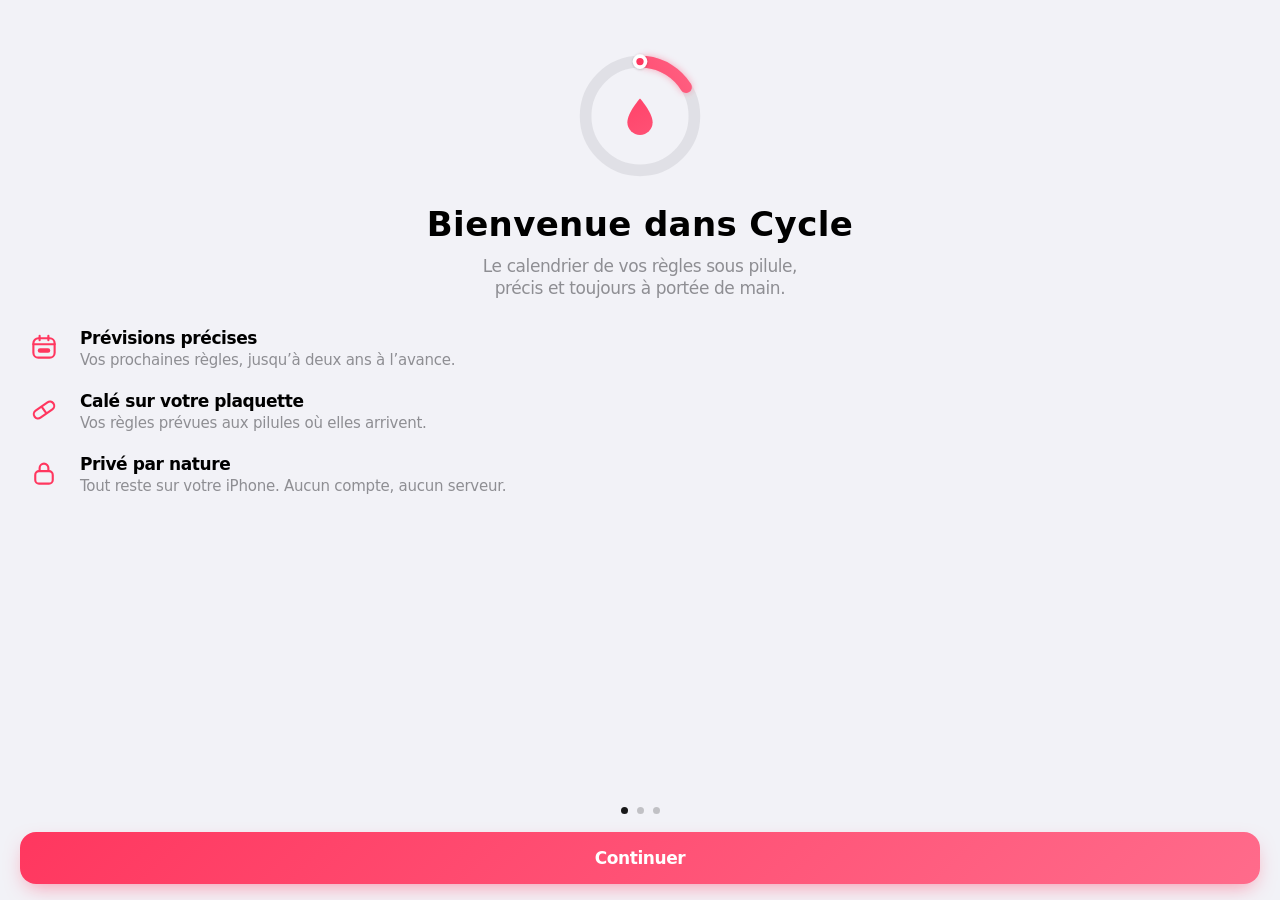
==== commit 2415e733: "Prévisions calées sur la plaquette, app en plein écran sur iPhone - On choisit la date de début de p" ====
--- a/index.html
+++ b/index.html
@@ -68,7 +68,7 @@
               </defs>
               <g id="ring-ticks"></g>
               <circle class="ring-track" cx="140" cy="140" r="112"/>
-              <g class="ring-rot">
+              <g class="ring-rot" id="ring-rot">
                 <circle class="ring-arc ring-halo" id="ring-halo" stroke="url(#ring-grad)" cx="140" cy="140" r="112" filter="url(#ring-glow)"/>
                 <circle class="ring-arc" id="ring-arc" stroke="url(#ring-grad)" cx="140" cy="140" r="112"/>
               </g>
@@ -110,6 +110,7 @@
     <div class="legend" aria-hidden="true">
       <span class="legend-item"><i class="sw sw-p"></i>Prévues</span>
       <span class="legend-item"><i class="sw sw-c"></i>Confirmées</span>
+      <span class="legend-item"><i class="sw-pack"></i>Plaquette</span>
     </div>
   </section>
 
@@ -121,33 +122,16 @@
         <h1 class="large-title">Réglages</h1>
       </div>
 
-      <h2 class="group-header">Cycle</h2>
+      <h2 class="group-header">Plaquette</h2>
       <div class="group">
         <button class="row row-link" id="row-last">
-          <span class="row-icon"><svg viewBox="0 0 20 20"><rect x="3" y="4.25" width="14" height="12.5" rx="3" fill="none" stroke="currentColor" stroke-width="1.6"/><path d="M3 8.25h14M7 2.75v3M13 2.75v3" stroke="currentColor" stroke-width="1.6" stroke-linecap="round"/></svg></span>
-          <span class="row-text"><span class="row-title">Dernières règles</span><span class="row-sub">Date du premier jour</span></span>
+          <span class="row-icon"><svg viewBox="0 0 20 20"><g transform="rotate(-40 10 10)"><rect x="2.4" y="6.5" width="15.2" height="7" rx="3.5" fill="none" stroke="currentColor" stroke-width="1.7"/><path d="M10 6.5h4.1a3.5 3.5 0 0 1 0 7H10Z" fill="currentColor"/></g></svg></span>
+          <span class="row-text"><span class="row-title">Début de la plaquette</span><span class="row-sub">Jour de la 1re pilule</span></span>
           <span class="row-value tnum" id="val-last"></span>
           <svg class="chev" viewBox="0 0 8 14"><path d="M1.5 1.5 6.5 7l-5 5.5" fill="none" stroke="currentColor" stroke-width="2" stroke-linecap="round" stroke-linejoin="round"/></svg>
         </button>
-        <div class="row" id="row-period">
-          <span class="row-icon"><svg viewBox="0 0 20 20"><path d="M10 3.2S5.4 8.4 5.4 11.9a4.6 4.6 0 0 0 9.2 0C14.6 8.4 10 3.2 10 3.2Z" fill="currentColor"/></svg></span>
-          <span class="row-text"><span class="row-title">Durée des règles</span><span class="row-sub tnum" data-show="periodLength"></span></span>
-          <div class="stepper" data-key="periodLength">
-            <button data-step="-1" aria-label="Diminuer"><svg viewBox="0 0 14 14"><path d="M2 7h10" stroke="currentColor" stroke-width="2" stroke-linecap="round"/></svg></button>
-            <i></i>
-            <button data-step="1" aria-label="Augmenter"><svg viewBox="0 0 14 14"><path d="M2 7h10M7 2v10" stroke="currentColor" stroke-width="2" stroke-linecap="round"/></svg></button>
-          </div>
-        </div>
-        <div class="row">
-          <span class="row-icon"><svg viewBox="0 0 20 20"><path d="M15.6 7.4A6.2 6.2 0 1 0 16.2 11" fill="none" stroke="currentColor" stroke-width="1.7" stroke-linecap="round"/><path d="M16.3 3.6v4.1h-4.1" fill="none" stroke="currentColor" stroke-width="1.7" stroke-linecap="round" stroke-linejoin="round"/></svg></span>
-          <span class="row-text"><span class="row-title" id="cycle-label">Durée du cycle</span><span class="row-sub tnum" data-show="cycleLength"></span></span>
-          <div class="stepper" data-key="cycleLength">
-            <button data-step="-1" aria-label="Diminuer"><svg viewBox="0 0 14 14"><path d="M2 7h10" stroke="currentColor" stroke-width="2" stroke-linecap="round"/></svg></button>
-            <i></i>
-            <button data-step="1" aria-label="Augmenter"><svg viewBox="0 0 14 14"><path d="M2 7h10M7 2v10" stroke="currentColor" stroke-width="2" stroke-linecap="round"/></svg></button>
-          </div>
-        </div>
-      </div>
+      </div>
+      <p class="group-footer">Une plaquette dure 28 jours ; les suivantes s’enchaînent automatiquement.</p>
 
       <h2 class="group-header">Type de pilule</h2>
       <div class="group group-pad">
@@ -160,6 +144,29 @@
       </div>
       <p class="group-footer" data-pill-help></p>
 
+      <h2 class="group-header">Règles</h2>
+      <div class="group">
+        <div class="row js-period">
+          <span class="row-icon"><svg viewBox="0 0 20 20"><path d="M10 3.2S5.4 8.4 5.4 11.9a4.6 4.6 0 0 0 9.2 0C14.6 8.4 10 3.2 10 3.2Z" fill="currentColor"/></svg></span>
+          <span class="row-text"><span class="row-title">Début des règles</span><span class="row-sub tnum" data-show="periodFrom"></span></span>
+          <div class="stepper" data-key="periodFrom">
+            <button data-step="-1" aria-label="Diminuer"><svg viewBox="0 0 14 14"><path d="M2 7h10" stroke="currentColor" stroke-width="2" stroke-linecap="round"/></svg></button>
+            <i></i>
+            <button data-step="1" aria-label="Augmenter"><svg viewBox="0 0 14 14"><path d="M2 7h10M7 2v10" stroke="currentColor" stroke-width="2" stroke-linecap="round"/></svg></button>
+          </div>
+        </div>
+        <div class="row js-period">
+          <span class="row-icon"><svg viewBox="0 0 20 20"><path d="M10 3.2S5.4 8.4 5.4 11.9a4.6 4.6 0 0 0 9.2 0C14.6 8.4 10 3.2 10 3.2Z" fill="none" stroke="currentColor" stroke-width="1.6"/></svg></span>
+          <span class="row-text"><span class="row-title">Fin des règles</span><span class="row-sub tnum" data-show="periodTo"></span></span>
+          <div class="stepper" data-key="periodTo">
+            <button data-step="-1" aria-label="Diminuer"><svg viewBox="0 0 14 14"><path d="M2 7h10" stroke="currentColor" stroke-width="2" stroke-linecap="round"/></svg></button>
+            <i></i>
+            <button data-step="1" aria-label="Augmenter"><svg viewBox="0 0 14 14"><path d="M2 7h10M7 2v10" stroke="currentColor" stroke-width="2" stroke-linecap="round"/></svg></button>
+          </div>
+        </div>
+      </div>
+      <p class="group-footer" data-period-help></p>
+
       <div class="group group-spaced">
         <button class="row row-destructive" id="row-reset">Réinitialiser</button>
       </div>
@@ -168,7 +175,7 @@
       <div class="privacy">
         <svg viewBox="0 0 24 24" aria-hidden="true"><rect x="5" y="10.5" width="14" height="10" rx="3" fill="none" stroke="currentColor" stroke-width="1.6"/><path d="M8.5 10.5V8a3.5 3.5 0 0 1 7 0v2.5" fill="none" stroke="currentColor" stroke-width="1.6"/></svg>
         <p><strong>Vos données restent sur cet iPhone.</strong><br>Aucun compte, aucun serveur, aucun suivi.</p>
-        <p class="version">Cycle 1.0</p>
+        <p class="version">Cycle 1.1</p>
       </div>
     </div>
   </section>
@@ -224,32 +231,20 @@
         <p class="ob-lead">Le calendrier de vos règles sous pilule, précis et toujours à portée de main.</p>
         <ul class="features">
           <li><span class="f-icon"><svg viewBox="0 0 24 24"><rect x="3.5" y="5" width="17" height="15.5" rx="4" fill="none" stroke="currentColor" stroke-width="1.7"/><path d="M3.5 9.75h17M8.5 3v3.5M15.5 3v3.5" stroke="currentColor" stroke-width="1.7" stroke-linecap="round"/><rect x="7" y="13" width="10" height="3.5" rx="1.75" fill="currentColor"/></svg></span><span><strong>Prévisions précises</strong>Vos prochaines règles, jusqu’à deux ans à l’avance.</span></li>
-          <li><span class="f-icon"><svg viewBox="0 0 24 24"><rect x="2.8" y="8.6" width="18.4" height="6.8" rx="3.4" transform="rotate(-35 12 12)" fill="none" stroke="currentColor" stroke-width="1.7"/><path d="M12 8.6v6.8" transform="rotate(-35 12 12)" stroke="currentColor" stroke-width="1.7"/></svg></span><span><strong>Suivi de la plaquette</strong>Le jour de votre pilule et la prochaine plaquette.</span></li>
+          <li><span class="f-icon"><svg viewBox="0 0 24 24"><rect x="2.8" y="8.6" width="18.4" height="6.8" rx="3.4" transform="rotate(-35 12 12)" fill="none" stroke="currentColor" stroke-width="1.7"/><path d="M12 8.6v6.8" transform="rotate(-35 12 12)" stroke="currentColor" stroke-width="1.7"/></svg></span><span><strong>Calé sur votre plaquette</strong>Vos règles prévues aux pilules où elles arrivent.</span></li>
           <li><span class="f-icon"><svg viewBox="0 0 24 24"><rect x="5" y="10.5" width="14" height="10" rx="3" fill="none" stroke="currentColor" stroke-width="1.7"/><path d="M8.5 10.5V8a3.5 3.5 0 0 1 7 0v2.5" fill="none" stroke="currentColor" stroke-width="1.7"/></svg></span><span><strong>Privé par nature</strong>Tout reste sur votre iPhone. Aucun compte, aucun serveur.</span></li>
         </ul>
       </section>
 
       <section class="ob-page">
-        <h1 class="ob-title ob-title-left">Dernières règles</h1>
-        <p class="ob-lead ob-lead-left">Quel jour ont commencé vos dernières règles&nbsp;?</p>
+        <h1 class="ob-title ob-title-left">Votre plaquette</h1>
+        <p class="ob-lead ob-lead-left">Quel jour avez-vous pris la 1re&nbsp;pilule de votre plaquette actuelle&nbsp;?</p>
         <div class="card picker-card" id="ob-picker"></div>
       </section>
 
       <section class="ob-page">
         <h1 class="ob-title ob-title-left">Votre pilule</h1>
-        <p class="ob-lead ob-lead-left">Ces réglages permettent de prévoir précisément vos prochaines règles.</p>
-        <div class="group">
-          <div class="row">
-            <span class="row-icon"><svg viewBox="0 0 20 20"><path d="M10 3.2S5.4 8.4 5.4 11.9a4.6 4.6 0 0 0 9.2 0C14.6 8.4 10 3.2 10 3.2Z" fill="currentColor"/></svg></span>
-            <span class="row-text"><span class="row-title">Durée des règles</span><span class="row-sub tnum" data-show="periodLength"></span></span>
-            <div class="stepper" data-key="periodLength">
-              <button data-step="-1" aria-label="Diminuer"><svg viewBox="0 0 14 14"><path d="M2 7h10" stroke="currentColor" stroke-width="2" stroke-linecap="round"/></svg></button>
-              <i></i>
-              <button data-step="1" aria-label="Augmenter"><svg viewBox="0 0 14 14"><path d="M2 7h10M7 2v10" stroke="currentColor" stroke-width="2" stroke-linecap="round"/></svg></button>
-            </div>
-          </div>
-        </div>
-        <h2 class="group-header">Type de pilule</h2>
+        <p class="ob-lead ob-lead-left">Vos règles reviennent aux mêmes pilules à chaque plaquette.</p>
         <div class="group group-pad">
           <div class="segmented" data-key="pill" role="radiogroup" aria-label="Type de pilule">
             <span class="seg-thumb"></span>
@@ -259,6 +254,28 @@
           </div>
         </div>
         <p class="group-footer" data-pill-help></p>
+        <h2 class="group-header">Règles</h2>
+        <div class="group">
+          <div class="row js-period">
+            <span class="row-icon"><svg viewBox="0 0 20 20"><path d="M10 3.2S5.4 8.4 5.4 11.9a4.6 4.6 0 0 0 9.2 0C14.6 8.4 10 3.2 10 3.2Z" fill="currentColor"/></svg></span>
+            <span class="row-text"><span class="row-title">Début des règles</span><span class="row-sub tnum" data-show="periodFrom"></span></span>
+            <div class="stepper" data-key="periodFrom">
+              <button data-step="-1" aria-label="Diminuer"><svg viewBox="0 0 14 14"><path d="M2 7h10" stroke="currentColor" stroke-width="2" stroke-linecap="round"/></svg></button>
+              <i></i>
+              <button data-step="1" aria-label="Augmenter"><svg viewBox="0 0 14 14"><path d="M2 7h10M7 2v10" stroke="currentColor" stroke-width="2" stroke-linecap="round"/></svg></button>
+            </div>
+          </div>
+          <div class="row js-period">
+            <span class="row-icon"><svg viewBox="0 0 20 20"><path d="M10 3.2S5.4 8.4 5.4 11.9a4.6 4.6 0 0 0 9.2 0C14.6 8.4 10 3.2 10 3.2Z" fill="none" stroke="currentColor" stroke-width="1.6"/></svg></span>
+            <span class="row-text"><span class="row-title">Fin des règles</span><span class="row-sub tnum" data-show="periodTo"></span></span>
+            <div class="stepper" data-key="periodTo">
+              <button data-step="-1" aria-label="Diminuer"><svg viewBox="0 0 14 14"><path d="M2 7h10" stroke="currentColor" stroke-width="2" stroke-linecap="round"/></svg></button>
+              <i></i>
+              <button data-step="1" aria-label="Augmenter"><svg viewBox="0 0 14 14"><path d="M2 7h10M7 2v10" stroke="currentColor" stroke-width="2" stroke-linecap="round"/></svg></button>
+            </div>
+          </div>
+        </div>
+        <p class="group-footer" data-period-help></p>
       </section>
     </div>
   </div>
--- a/styles.css
+++ b/styles.css
@@ -83,7 +83,7 @@
 
 html, body {
   margin: 0;
-  height: 100%;
+  height: var(--app-h, 100%);
   overflow: hidden;
   background: var(--bg);
   overscroll-behavior: none;
@@ -134,9 +134,11 @@
 
 /* ───────── Structure ───────── */
 
+/* --app-h : hauteur réelle de l'écran (voir fitScreen dans app.js) */
 #app {
   position: fixed;
-  inset: 0;
+  top: 0; right: 0; left: 0;
+  height: var(--app-h, 100%);
   overflow: hidden;
 }
 
@@ -370,6 +372,7 @@
 .ring-rot {
   transform: rotate(-90deg);
   transform-origin: 140px 140px;
+  transition: transform 600ms var(--spring);
 }
 .ring-arc {
   fill: none;
@@ -572,6 +575,8 @@
 .blister i.pause { background: transparent; box-shadow: inset 0 0 0 1.5px var(--label-3); }
 .blister i.pause.taken { box-shadow: inset 0 0 0 1.5px var(--accent-soft); }
 .blister i.pause.now { background: transparent; box-shadow: inset 0 0 0 2px var(--accent), 0 0 0 2.5px var(--accent-wash); }
+/* Pilules où les règles sont prévues */
+.blister i.per:not(.now) { box-shadow: inset 0 0 0 2px var(--accent); }
 
 .pack-next {
   display: flex;
@@ -717,6 +722,21 @@
 .day.is-today.has-p .num,
 .day.is-today.has-c .num { box-shadow: 0 0 0 2px var(--card); }
 .day.flash .num { animation: flash 700ms var(--spring); }
+/* Premier jour d'une plaquette */
+.day.is-pack::after {
+  content: '';
+  position: absolute;
+  z-index: 2;
+  left: 50%;
+  bottom: 8px;
+  width: 4px;
+  height: 4px;
+  margin-left: -2px;
+  border-radius: 50%;
+  background: var(--label-2);
+}
+.day.is-pack.has-c::after, .day.is-pack.is-today::after { background: #FFFFFF; }
+.day.is-pack.has-p::after { background: var(--accent-ink); }
 @keyframes flash {
   0% { transform: scale(1); }
   35% { transform: scale(1.18); }
@@ -748,6 +768,7 @@
 .sw { width: 18px; height: 10px; border-radius: 5px; display: block; }
 .sw-p { background: var(--accent-soft); }
 .sw-c { background: var(--accent); }
+.sw-pack { width: 5px; height: 5px; border-radius: 50%; background: var(--label-2); display: block; }
 
 /* ───────── Réglages : listes groupées ───────── */
 
@@ -981,7 +1002,8 @@
 
 .sheet-layer {
   position: fixed;
-  inset: 0;
+  top: 0; right: 0; left: 0;
+  height: var(--app-h, 100%);
   z-index: 100;
 }
 .sheet-backdrop {
@@ -1192,7 +1214,8 @@
 
 #onboarding {
   position: fixed;
-  inset: 0;
+  top: 0; right: 0; left: 0;
+  height: var(--app-h, 100%);
   z-index: 60;
   display: flex;
   flex-direction: column;
